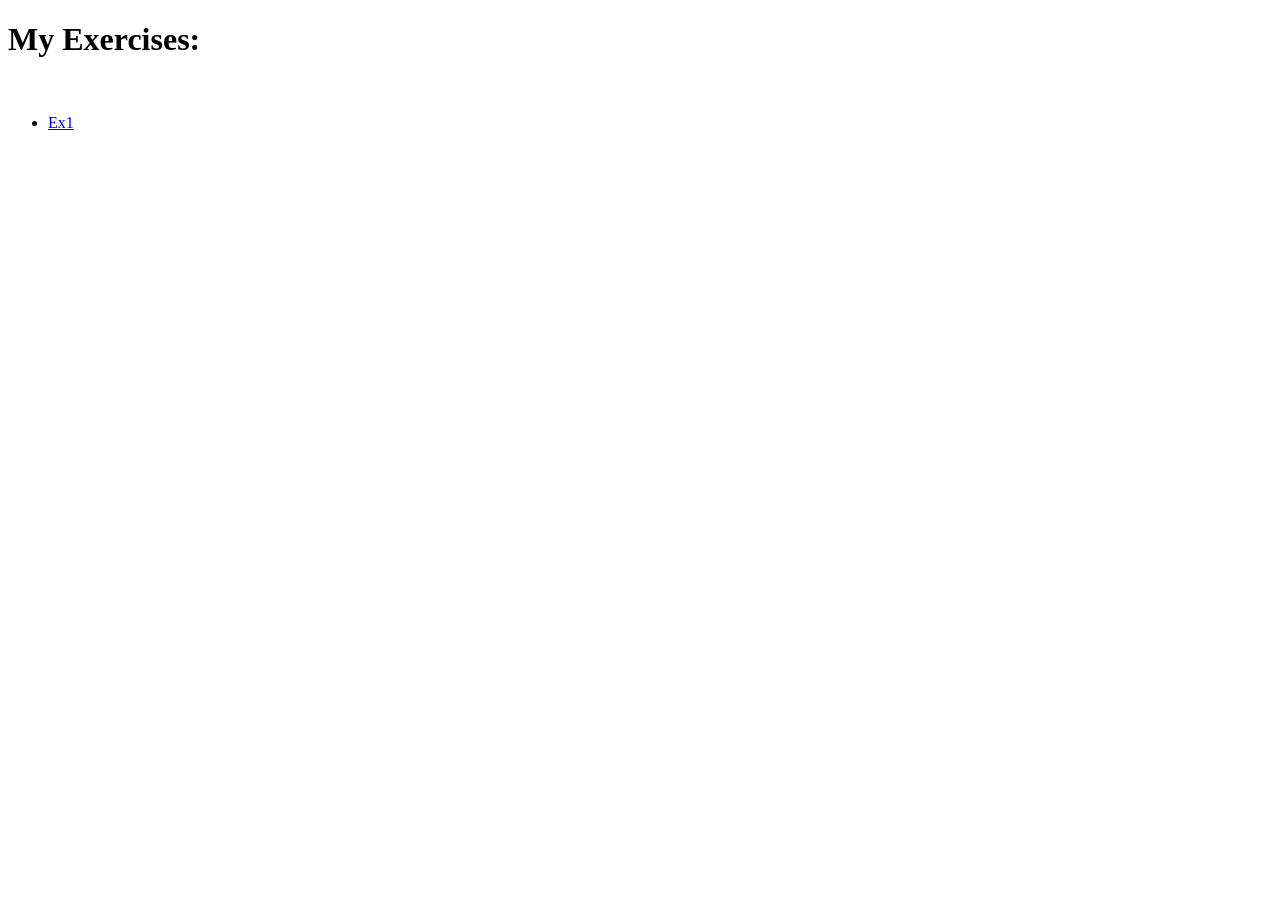
==== index.html @ 5f9d0cd8 "16/3" ====
<!DOCTYPE html>
<html>
    <head>
        <title>
            My Exercises
        </title>
    </head>
    <body>
        <h1>My Exercises:</h1>
        <br>
        <ul>
        <li><a href="http://se.shenkar.ac.il/students/2022-2023/web1//dev_62/exercises/ex1/index.html">Ex1</a></li>
        </ul>
    </body>
</html>
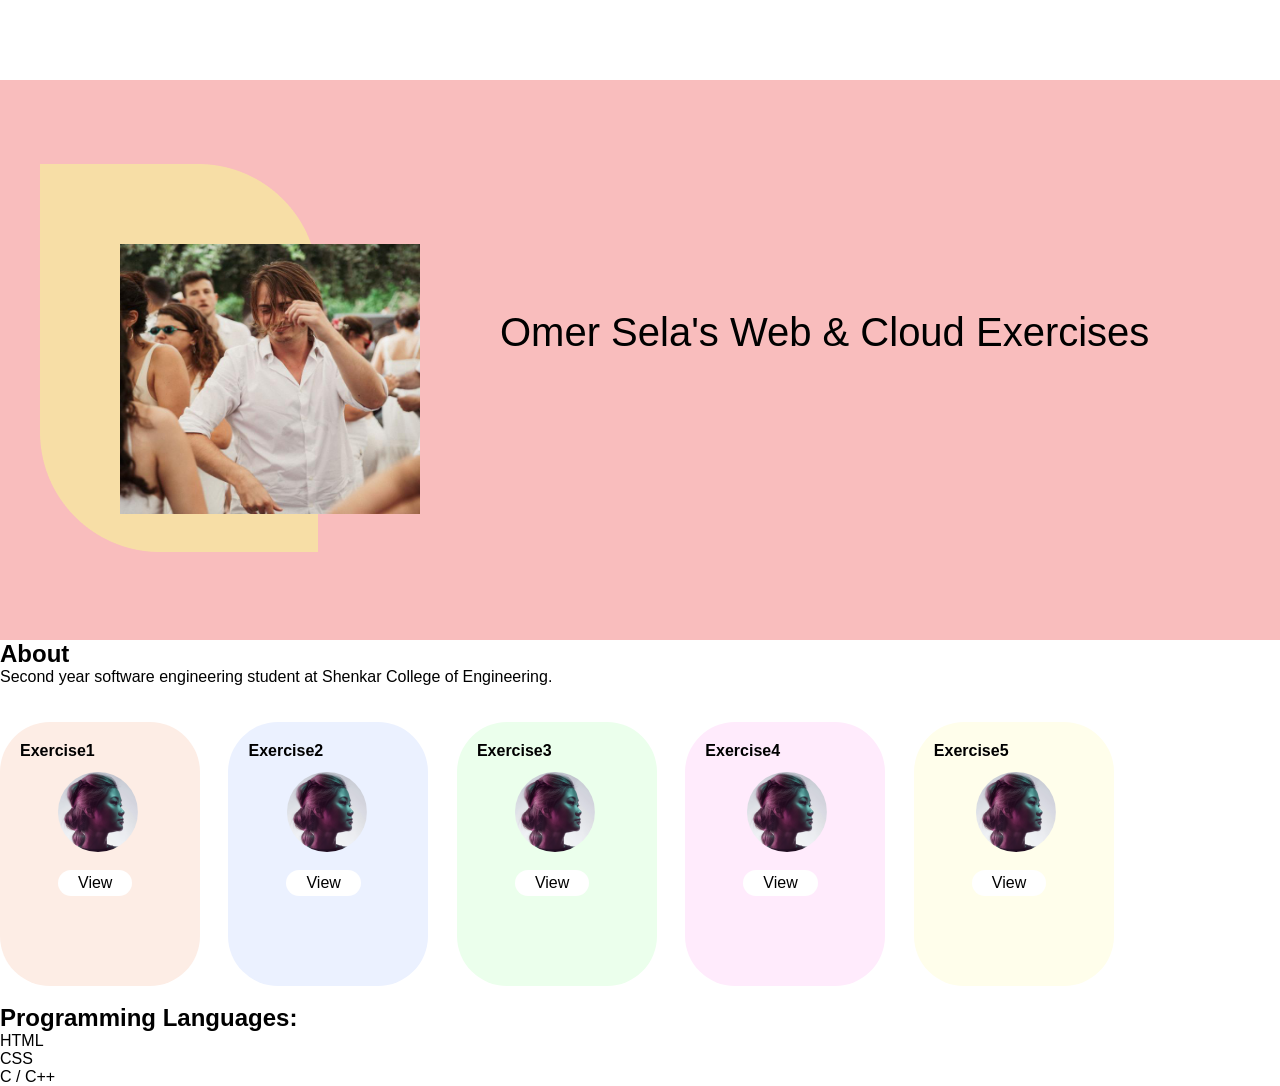
==== commit e24fc348: "27/3" ====
--- a/index.html
+++ b/index.html
@@ -1,15 +1,60 @@
 <!DOCTYPE html>
 <html>
     <head>
+        <link rel="stylesheet" href="style.css">
         <title>
-            My Exercises
+            Omer Sela's Exercises
         </title>
     </head>
     <body>
-        <h1>My Exercises:</h1>
+        <header>
+            <a class ="logo" href="#" img src="css/images/favicon.ico" alt="logo"></a>
+        </header>
+        <section id="section_1">
+            <div class="bigtext">Omer Sela's Web & Cloud Exercises</div>
+            <img class="mypic" src="css/images/me.jpeg">
+            <img class="shape1" src="css/images/Rectangle 5.png">
+        </section>
+        <h1>About</h1>
+        <p>Second year software engineering student at Shenkar College of Engineering.</p>
         <br>
+        <br>
+            <div class="container">
+                <img src="css/images/face.png" alt="mask">
+                <img class="img2" src="css/images/face.png" alt="mask">
+                <img class="img3" src="css/images/face.png" alt="mask">
+                <img class="img4" src="css/images/face.png" alt="mask">
+                <img class="img5" src="css/images/face.png" alt="mask">
+                <section class="card1">
+                <div class="text"><b>Exercise1</b></div>
+                <a href="/ex1/index.html"><div class="text2">View</div></a>
+        </section>
+        <section class="card2">
+            <div class="text"><b>Exercise2</b></div>
+            <a href="#"><div class="text2">View</div></a>
+        </section>
+        <section class="card3">
+            <div class="text"><b>Exercise3</b></div>
+            <a href="ex3/index.html"><div class="text2">View</div></a>
+        </section>
+ 
+        <section class="card4">
+            <div class="text"><b>Exercise4</b></div>
+            <a href="ex4/index.html"><div class="text2">View</div></a>
+        </section>
+        <section class="card5">
+            <div class="text"><b>Exercise5</b></div>
+            <a href="ex5/index.html"><div class="text2">View</div></a>
+        </section>
+        </div>
+        <br>
+        <h1>
+        Programming Languages:
+        </h1>
         <ul>
-        <li><a href="http://se.shenkar.ac.il/students/2022-2023/web1//dev_62/exercises/ex1/index.html">Ex1</a></li>
+            <li>HTML</li>
+            <li>CSS</li>
+            <li>C / C++</li>
         </ul>
     </body>
 </html>
--- a/style.css
+++ b/style.css
@@ -0,0 +1,166 @@
+* {
+    margin:0;
+    padding:0;
+    font-family:Verdana, Geneva, Tahoma, sans-serif;
+}
+
+main, footer, nav, aside, section {
+    display:block;
+}
+
+.logo {
+    width:80px;
+    height:80px;
+    background-repeat:no-repeat;
+    display: block;
+}
+
+#section_1 {
+    background-color: #F9BDBD;
+}
+
+.shape1 {
+    margin-left:40px;
+    margin-top:84px;
+    margin-bottom:84px;
+    width:278px;
+    height:388px;
+}
+
+.mypic {
+    position:absolute;
+    margin-left:120px;
+    margin-top:164px;
+    margin-bottom: 84px;
+    width:300px;
+    height:270px;
+
+}
+
+.bigtext {
+    position:absolute;
+    margin-left:500px;
+    margin-top:230px;
+    margin-bottom:230px;
+    font-size: 40px;
+}
+
+header, footer, main {
+    width:100%;
+}
+
+header, h1 {
+    font-size: x-large;
+}
+
+header .span {
+    margin-bottom: 40px;
+}
+
+.text {
+    margin-left:20px;
+    margin-top:20px;
+}
+
+.text2 {
+    margin-left:58px;
+    margin-top:110px;
+    padding-left:20px;
+    padding-right:20px;
+    padding-top:4px;
+    padding-bottom:4px;
+    border-radius: 25px 25px 25px 25px;
+    color:black;
+    background-color: white;
+    display:inline-block;
+}
+
+.container {
+    position:relative;
+}
+
+.container img {
+    position:absolute;
+    top:50px;
+    left: 58px;
+    border-radius: 50px 50px 50px 50px;
+    display:inline-block;
+}
+
+.container .img2 {
+    position:absolute;
+    top:50px;
+    left: 287px;
+    border-radius: 50px 50px 50px 50px;
+    display:inline-block;
+}
+
+.container .img3 {
+    position:absolute;
+    top:50px;
+    left: 515px;
+    border-radius: 50px 50px 50px 50px;
+    display:inline-block;
+}
+
+.container .img4 {
+    position:absolute;
+    top:50px;
+    left: 747px;
+    border-radius: 50px 50px 50px 50px;
+    display:inline-block;
+}
+
+.container .img5 {
+    position:absolute;
+    top:50px;
+   left: 976px;
+    border-radius: 50px 50px 50px 50px;
+    display:inline-block;
+}
+
+.card1 {
+    display: inline-block;
+    width: 200px;
+    height: 264px;
+    margin-right:24px;
+    border-radius:50px;
+    background-color: #FDEDE5;
+}
+
+.card2 {
+    display: inline-block;
+    width: 200px;
+    height: 264px;
+    margin-right:24px;
+    border-radius:50px;
+    background-color: #EBF1FF;
+}
+
+.card3 {
+    display: inline-block;
+    width: 200px;
+    height: 264px;
+    margin-right:24px;
+    border-radius:50px;
+    background-color: #EBFFEC;
+}
+
+.card4 {
+    display: inline-block;
+    width: 200px;
+    height: 264px;
+    margin-right:24px;
+    border-radius:50px;
+    background-color: #FFEBFC;
+}
+
+.card5 {
+    display: inline-block;
+    width: 200px;
+    height: 264px;
+    margin-right:24px;
+    border-radius:50px;
+    background-color: #FFFEEB;
+}
+
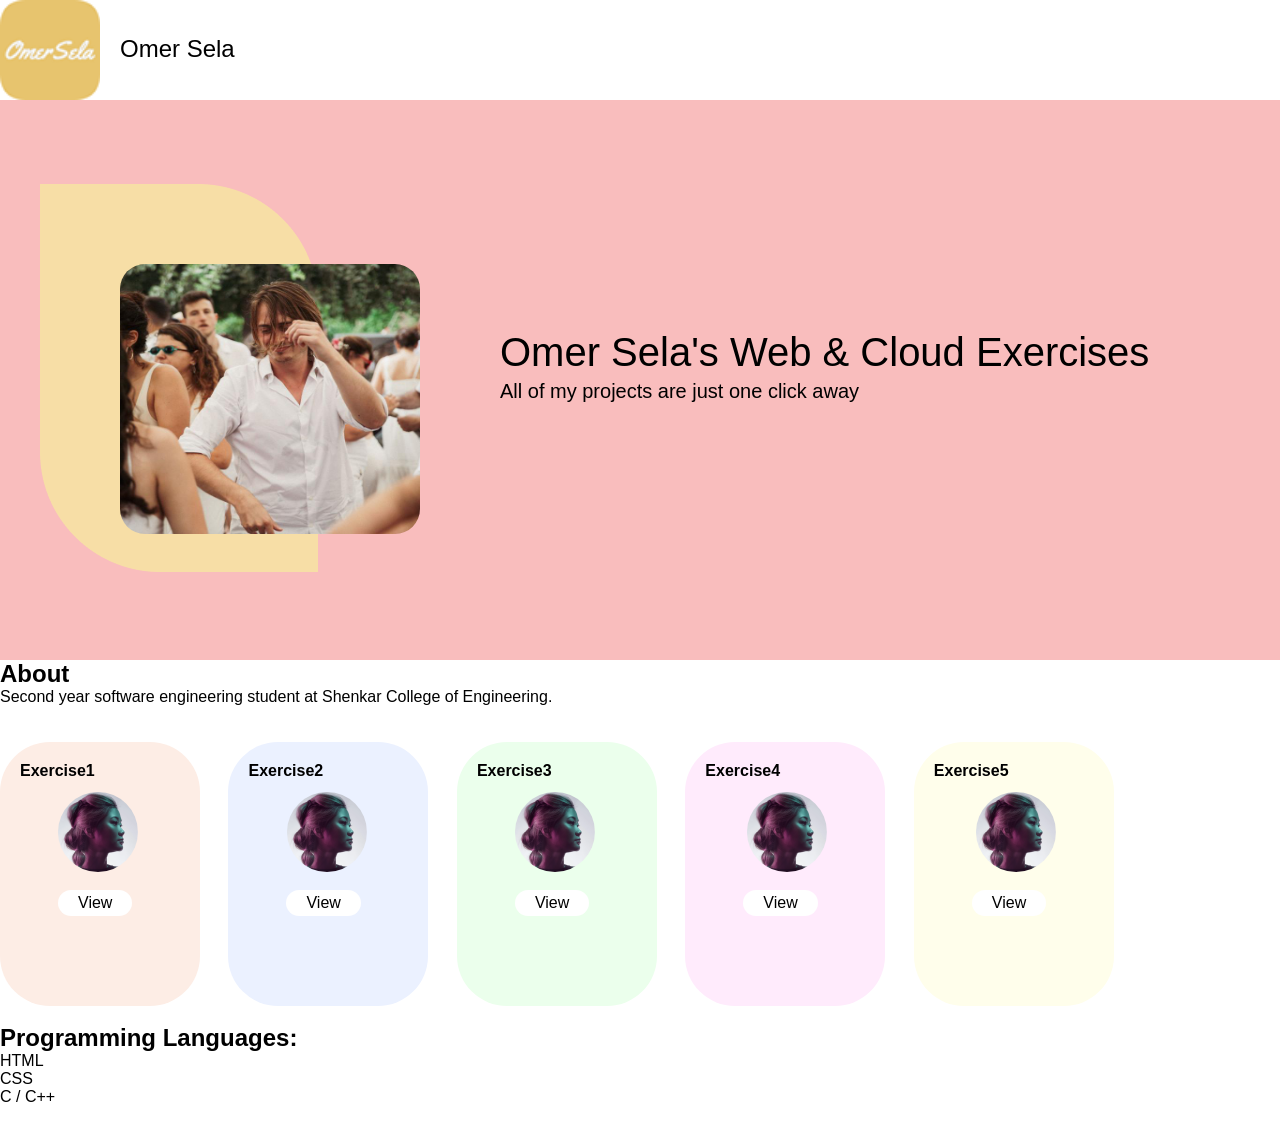
==== commit 3e52e50a: "27/3" ====
--- a/index.html
+++ b/index.html
@@ -8,10 +8,13 @@
     </head>
     <body>
         <header>
-            <a class ="logo" href="#" img src="css/images/favicon.ico" alt="logo"></a>
+            <a class ="logo" href="#">
+                <span>Omer Sela</span>
+            </a>
         </header>
         <section id="section_1">
             <div class="bigtext">Omer Sela's Web & Cloud Exercises</div>
+            <div class="bigtext2">All of my projects are just one click away</div>
             <img class="mypic" src="css/images/me.jpeg">
             <img class="shape1" src="css/images/Rectangle 5.png">
         </section>
@@ -56,5 +59,9 @@
             <li>CSS</li>
             <li>C / C++</li>
         </ul>
+        <br>
+        <section id="section_1">
+            
+        </section>
     </body>
 </html>
--- a/style.css
+++ b/style.css
@@ -9,13 +9,22 @@
 }
 
 .logo {
-    width:80px;
-    height:80px;
+    background-image: url("css/images/favicon.ico");
+    width:100px;
+    height:100px;
     background-repeat:no-repeat;
+    background-size: contain;
     display: block;
 }
 
-#section_1 {
+.logo span {
+    position:absolute;
+    margin-top: 35px;
+    margin-left: 120px;
+    color:black;
+}
+
+#section_1, footer {
     background-color: #F9BDBD;
 }
 
@@ -34,6 +43,7 @@
     margin-bottom: 84px;
     width:300px;
     height:270px;
+    border-radius:25px 25px 25px 25px;
 
 }
 
@@ -43,6 +53,14 @@
     margin-top:230px;
     margin-bottom:230px;
     font-size: 40px;
+}
+
+.bigtext2 {
+    position:absolute;
+    margin-left:500px;
+    margin-top:280px;
+    margin-bottom:180px;
+    font-size:20px;
 }
 
 header, footer, main {
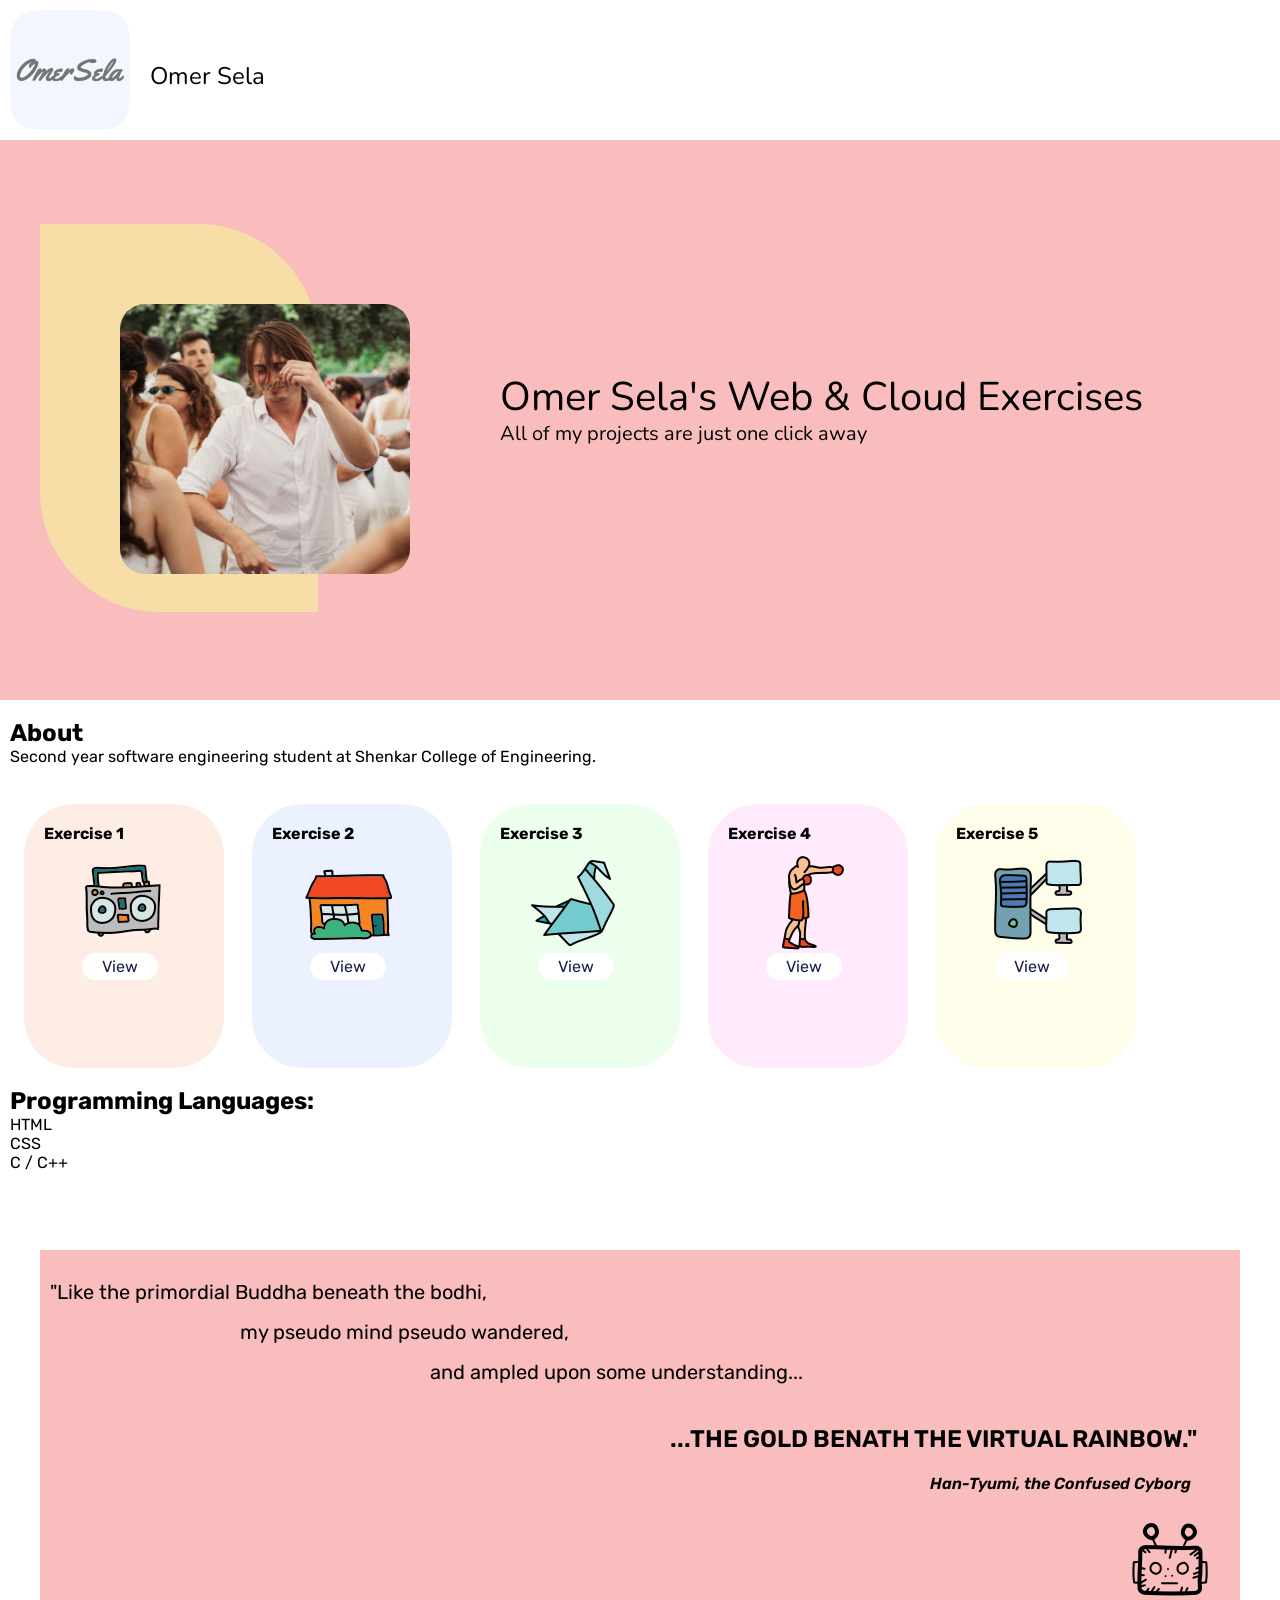
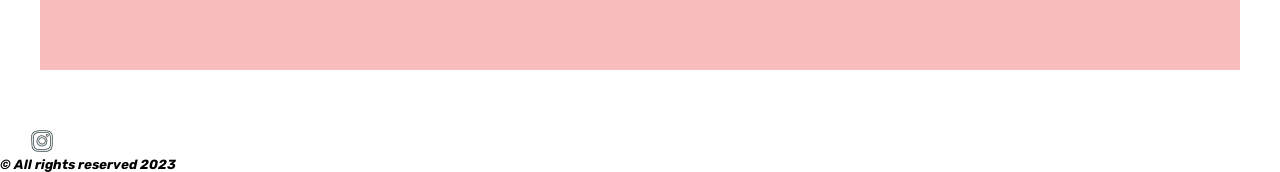
==== commit 6a12b064: "28/3" ====
--- a/index.html
+++ b/index.html
@@ -2,6 +2,11 @@
 <html>
     <head>
         <link rel="stylesheet" href="style.css">
+        <link rel="preconnect" href="https://fonts.googleapis.com">
+        <link rel="preconnect" href="https://fonts.gstatic.com" crossorigin>
+        <link href="https://fonts.googleapis.com/css2?family=Nunito:wght@400;600&family=Rubik:wght@300&display=swap" rel="stylesheet">
+
+        <meta name="viewport" content="width=device-width, initial-scale=1.0"/>
         <title>
             Omer Sela's Exercises
         </title>
@@ -18,35 +23,36 @@
             <img class="mypic" src="css/images/me.jpeg">
             <img class="shape1" src="css/images/Rectangle 5.png">
         </section>
+        <br>
         <h1>About</h1>
         <p>Second year software engineering student at Shenkar College of Engineering.</p>
         <br>
         <br>
             <div class="container">
-                <img src="css/images/face.png" alt="mask">
-                <img class="img2" src="css/images/face.png" alt="mask">
-                <img class="img3" src="css/images/face.png" alt="mask">
-                <img class="img4" src="css/images/face.png" alt="mask">
-                <img class="img5" src="css/images/face.png" alt="mask">
+                <img src="css/images/boombox2.png" alt="mask">
+                <img class="img2" src="css/images/house.png" alt="mask">
+                <img class="img3" src="css/images/origami.png" alt="mask">
+                <img class="img4" src="css/images/boxer.png" alt="mask">
+                <img class="img5" src="css/images/server.png" alt="mask">
                 <section class="card1">
-                <div class="text"><b>Exercise1</b></div>
+                <div class="text"><b>Exercise 1</b></div>
                 <a href="/ex1/index.html"><div class="text2">View</div></a>
         </section>
         <section class="card2">
-            <div class="text"><b>Exercise2</b></div>
+            <div class="text"><b>Exercise 2</b></div>
             <a href="#"><div class="text2">View</div></a>
         </section>
         <section class="card3">
-            <div class="text"><b>Exercise3</b></div>
+            <div class="text"><b>Exercise 3</b></div>
             <a href="ex3/index.html"><div class="text2">View</div></a>
         </section>
  
         <section class="card4">
-            <div class="text"><b>Exercise4</b></div>
+            <div class="text"><b>Exercise 4</b></div>
             <a href="ex4/index.html"><div class="text2">View</div></a>
         </section>
         <section class="card5">
-            <div class="text"><b>Exercise5</b></div>
+            <div class="text"><b>Exercise 5</b></div>
             <a href="ex5/index.html"><div class="text2">View</div></a>
         </section>
         </div>
@@ -60,8 +66,26 @@
             <li>C / C++</li>
         </ul>
         <br>
-        <section id="section_1">
-            
+        <br>
+        <section id="section_2">
+            <span>"Like the primordial Buddha beneath the bodhi,</span>
+            <br>
+            <span class="span2">my pseudo mind pseudo wandered,</span>
+            <br>
+            <span class="span3">and ampled upon some understanding...</span>
+            <br>
+            <span class="span4">...THE GOLD BENATH THE VIRTUAL RAINBOW."</span>
+            <br>
+            <span class="span5">Han-Tyumi, the Confused Cyborg</span>
+            <br>
+            <img class="imgsec2" src="css/images/bot.png">
         </section>
+        <br>
+        <footer>
+            <a class="flogo" href="https://www.facebook.com/omer.p.sela"></a>
+            <a class="ilogo" href="https://www.instagram.com/omerselarothenberg/"></a>
+            <a class="lilogo" href="https://www.linkedin.com/in/omer-sela-097100232/"></a>
+            <h5><i>© All rights reserved 2023</i></h5>
+        </footer>
     </body>
 </html>
--- a/style.css
+++ b/style.css
@@ -1,33 +1,118 @@
 * {
     margin:0;
     padding:0;
-    font-family:Verdana, Geneva, Tahoma, sans-serif;
+    font-family:Rubik,Verdana, Geneva, Tahoma, sans-serif;
 }
 
 main, footer, nav, aside, section {
     display:block;
 }
 
+.flogo {
+    background-image:url("css/images/facebook.png");
+    width:24px;
+    height:24px;
+    margin-right:2px;
+    background-repeat:no-repeat;
+    background-size:contain;
+    display:inline-block;
+}
+
+.ilogo {
+    background-image:url("css/images/instagram.png");
+    width:24px;
+    height:24px;
+    margin-right:2px;
+    background-repeat:no-repeat;
+    background-size:contain;
+    display:inline-block;
+}
+
+.lilogo {
+    background-image:url("css/images/linkedin.png");
+    width:24px;
+    height:24px;
+    margin-right:2px;
+    background-repeat:no-repeat;
+    background-size:contain;
+    display:inline-block;
+}
+
 .logo {
-    background-image: url("css/images/favicon.ico");
-    width:100px;
-    height:100px;
+    background-image: url("css/images/android-chrome-192x192.png");
+    width:120px;
+    height:120px;
     background-repeat:no-repeat;
     background-size: contain;
     display: block;
+    margin:10px;
 }
 
 .logo span {
     position:absolute;
-    margin-top: 35px;
-    margin-left: 120px;
+    margin-top: 50px;
+    margin-left: 140px;
     color:black;
-}
-
-#section_1, footer {
+    font-family: 'Nunito', sans-serif;
+}
+
+#section_1 {
     background-color: #F9BDBD;
 }
 
+#section_2 {
+    background-color: #F9BDBD;
+    font-family: 'Nunito',sans-serif;
+    margin:40px;
+    height:420px;
+}
+
+#section_2 span {
+    position:relative;
+    top:30px;
+    left:10px;
+    font-size:20px;
+
+
+}
+
+
+#section_2 .span2 {
+    position:relative;
+    top:45px;
+    left: 200px;
+}
+
+#section_2 .span3 {
+    position:relative;
+    top:60px;
+    left: 390px;
+}
+
+#section_2 .span4 {
+    position:relative;
+    top:100px;
+    left: 630px;
+    font-size: x-large;
+    font-weight: 600;
+}
+
+#section_2 .span5 {
+    position:relative;
+    top:120px;
+    left:890px;
+    font-size: medium;
+    font-style: italic;
+    font-weight: 600;
+    display: inline-block;
+}
+
+#section_2 .imgsec2 {
+position:absolute;
+top:1510px;
+left:1120px;
+
+}
 .shape1 {
     margin-left:40px;
     margin-top:84px;
@@ -41,13 +126,13 @@
     margin-left:120px;
     margin-top:164px;
     margin-bottom: 84px;
-    width:300px;
+    width:290px;
     height:270px;
     border-radius:25px 25px 25px 25px;
-
 }
 
 .bigtext {
+    font-family: 'Nunito',sans-serif;
     position:absolute;
     margin-left:500px;
     margin-top:230px;
@@ -55,7 +140,9 @@
     font-size: 40px;
 }
 
+
 .bigtext2 {
+    font-family:'Nunito',sans-serif;
     position:absolute;
     margin-left:500px;
     margin-top:280px;
@@ -69,6 +156,10 @@
 
 header, h1 {
     font-size: x-large;
+}
+
+h1, p, ul {
+    margin-left:10px;
 }
 
 header .span {
@@ -88,10 +179,12 @@
     padding-top:4px;
     padding-bottom:4px;
     border-radius: 25px 25px 25px 25px;
-    color:black;
-    background-color: white;
-    display:inline-block;
-}
+    color:#171F46;
+    background-color: #FFFFFF;
+    display:inline-block;
+}
+
+
 
 .container {
     position:relative;
@@ -100,40 +193,35 @@
 .container img {
     position:absolute;
     top:50px;
-    left: 58px;
-    border-radius: 50px 50px 50px 50px;
+    left: 72px;
     display:inline-block;
 }
 
 .container .img2 {
     position:absolute;
     top:50px;
-    left: 287px;
-    border-radius: 50px 50px 50px 50px;
+    left: 300px;
     display:inline-block;
 }
 
 .container .img3 {
     position:absolute;
     top:50px;
-    left: 515px;
-    border-radius: 50px 50px 50px 50px;
+    left: 525px;
     display:inline-block;
 }
 
 .container .img4 {
     position:absolute;
     top:50px;
-    left: 747px;
-    border-radius: 50px 50px 50px 50px;
+    left: 760px;
     display:inline-block;
 }
 
 .container .img5 {
     position:absolute;
     top:50px;
-   left: 976px;
-    border-radius: 50px 50px 50px 50px;
+   left: 990px;
     display:inline-block;
 }
 
@@ -142,6 +230,7 @@
     width: 200px;
     height: 264px;
     margin-right:24px;
+    margin-left: 24px;
     border-radius:50px;
     background-color: #FDEDE5;
 }
@@ -181,4 +270,30 @@
     border-radius:50px;
     background-color: #FFFEEB;
 }
-
+ .card1 a :hover {
+    background-color:#171F46;
+    color:#FDEDE5;
+}
+
+.card2 a :hover{
+    background-color:#171F46;
+    color:#EBF1FF;
+}
+
+.card3 a :hover {
+    background-color:#171F46;
+    color:#EBFFEC;
+
+}
+
+.card4 a :hover {
+    background-color:#171F46;
+    color:#FFEBFC;
+}
+
+.card5 a :hover {
+    background-color:#171F46;
+    color:#FFFEEB;
+
+}
+
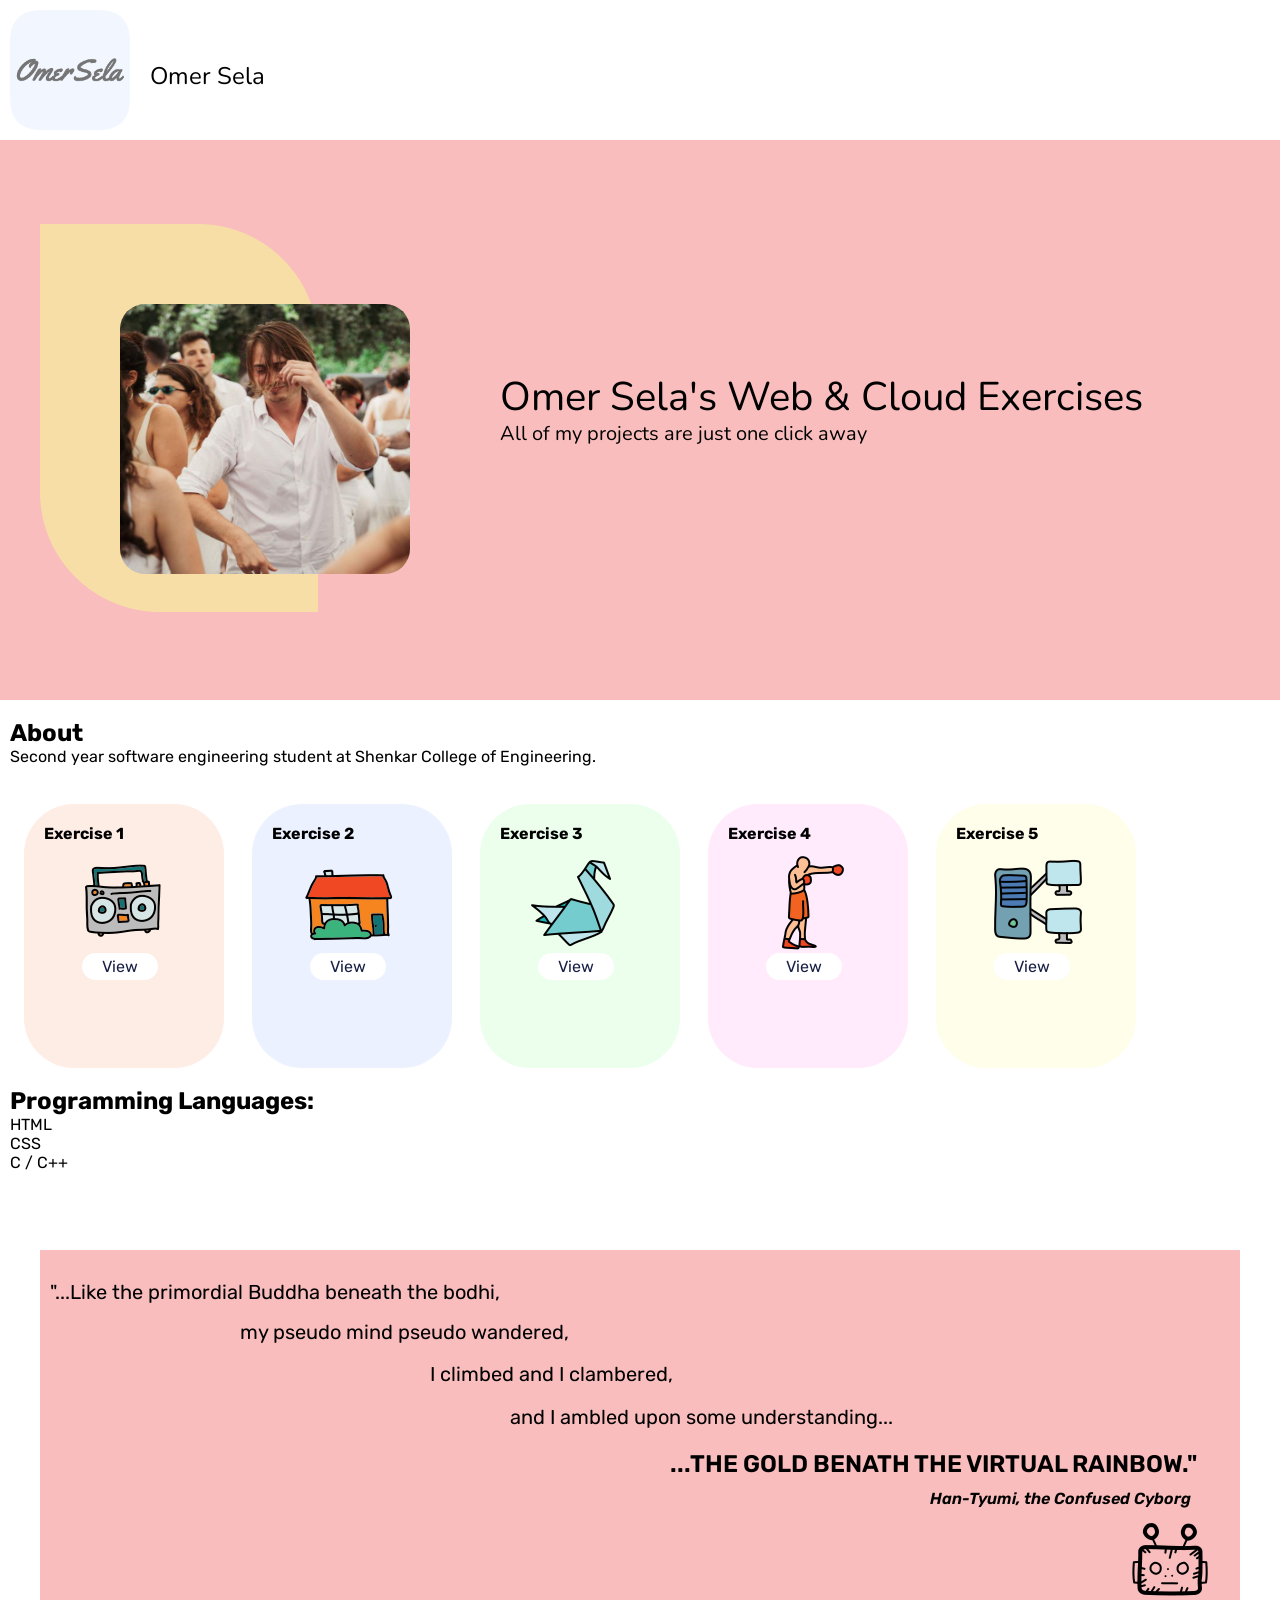
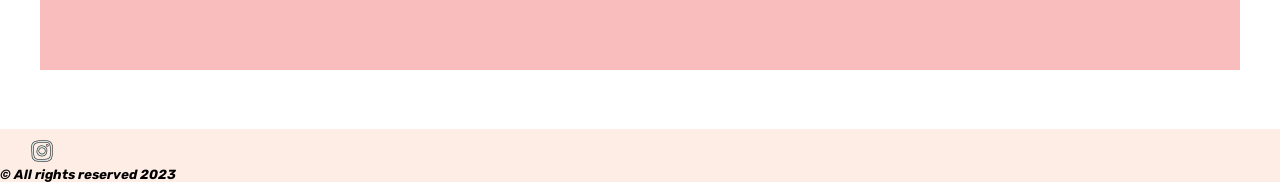
==== commit f5a917b4: "30/3" ====
--- a/index.html
+++ b/index.html
@@ -36,7 +36,7 @@
                 <img class="img5" src="css/images/server.png" alt="mask">
                 <section class="card1">
                 <div class="text"><b>Exercise 1</b></div>
-                <a href="/ex1/index.html"><div class="text2">View</div></a>
+                <a href="exercises/ex1/index.html"><div class="text2">View</div></a>
         </section>
         <section class="card2">
             <div class="text"><b>Exercise 2</b></div>
@@ -44,16 +44,16 @@
         </section>
         <section class="card3">
             <div class="text"><b>Exercise 3</b></div>
-            <a href="ex3/index.html"><div class="text2">View</div></a>
+            <a href="exercises/ex3/index.html"><div class="text2">View</div></a>
         </section>
  
         <section class="card4">
             <div class="text"><b>Exercise 4</b></div>
-            <a href="ex4/index.html"><div class="text2">View</div></a>
+            <a href="exercises/ex4/index.html"><div class="text2">View</div></a>
         </section>
         <section class="card5">
             <div class="text"><b>Exercise 5</b></div>
-            <a href="ex5/index.html"><div class="text2">View</div></a>
+            <a href="exercises/ex5/index.html"><div class="text2">View</div></a>
         </section>
         </div>
         <br>
@@ -68,15 +68,17 @@
         <br>
         <br>
         <section id="section_2">
-            <span>"Like the primordial Buddha beneath the bodhi,</span>
+            <span>"...Like the primordial Buddha beneath the bodhi,</span>
             <br>
             <span class="span2">my pseudo mind pseudo wandered,</span>
             <br>
-            <span class="span3">and ampled upon some understanding...</span>
+            <span class="span3">I climbed and I clambered,</span>
             <br>
-            <span class="span4">...THE GOLD BENATH THE VIRTUAL RAINBOW."</span>
+            <span class="span4">and I ambled upon some understanding...</span>
             <br>
-            <span class="span5">Han-Tyumi, the Confused Cyborg</span>
+            <span class="span5">...THE GOLD BENATH THE VIRTUAL RAINBOW."</span>
+            <br>
+            <span class="span6">Han-Tyumi, the Confused Cyborg</span>
             <br>
             <img class="imgsec2" src="css/images/bot.png">
         </section>
--- a/style.css
+++ b/style.css
@@ -6,6 +6,11 @@
 
 main, footer, nav, aside, section {
     display:block;
+}
+
+footer {
+    padding-top:10px;
+    background-color: #FDEDE5;
 }
 
 .flogo {
@@ -85,11 +90,17 @@
 
 #section_2 .span3 {
     position:relative;
-    top:60px;
+    top:62px;
     left: 390px;
 }
 
 #section_2 .span4 {
+    position:relative;
+    top:80px;
+    left: 470px;
+}
+
+#section_2 .span5 {
     position:relative;
     top:100px;
     left: 630px;
@@ -97,9 +108,9 @@
     font-weight: 600;
 }
 
-#section_2 .span5 {
-    position:relative;
-    top:120px;
+#section_2 .span6 {
+    position:relative;
+    top:110px;
     left:890px;
     font-size: medium;
     font-style: italic;
